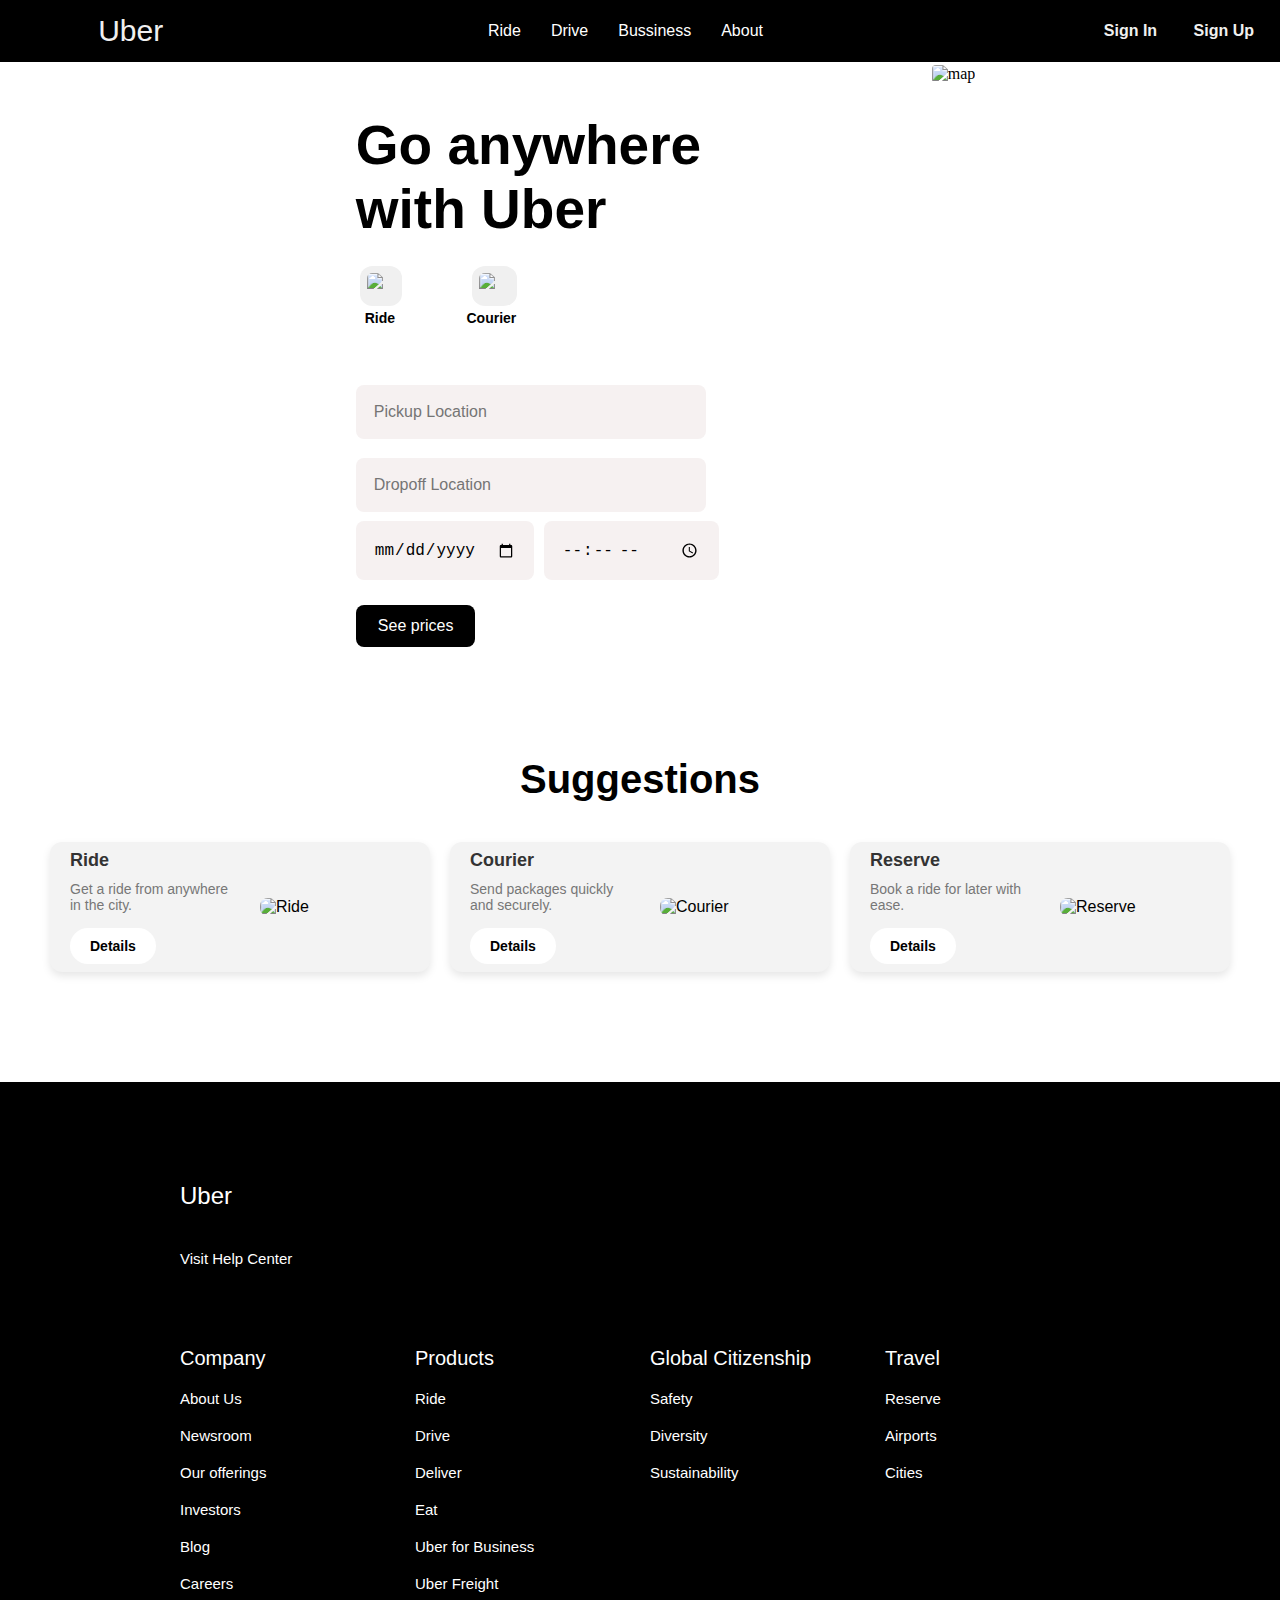
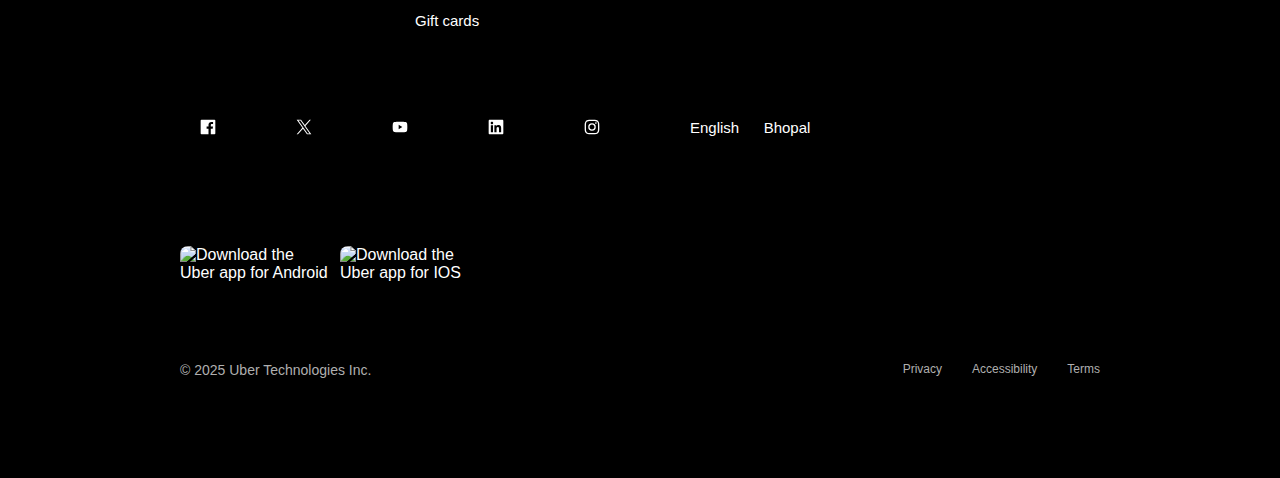
==== index.html @ 6fa84072 "add some remaining part of footer and make that responsive" ====
<!DOCTYPE html>
<html lang="en">
  <head>
    <meta charset="UTF-8" />
    <meta name="viewport" content="width=device-width, initial-scale=1.0" />
    <title>Keyur</title>
    <link rel="stylesheet" href="Home.css" />
  </head>

  <body>
    <!-- #navbar -->
    <nav class="nav-bar">
      <div class="logo">Uber</div>
      <ul class="nav">
        <li>Ride</li>
        <li>Drive</li>
        <li>Bussiness</li>
        <li>About</li>
      </ul>
      <div class="auth-links">
        <a href="#">Sign In</a>
        <a href="#">Sign Up</a>
      </div>
    </nav>
    <!-- #hero-section -->
    <div class="hero-section">
      <div class="hero-text">
        Go anywhere with Uber
        <div class="ride-image">
          <img width="42px" height="40px" src="./Assets/car.png" alt="car" />
          <img
            width="45px"
            height="40px"
            src="./Assets/couriear.png"
            alt="Courier"
          />
        </div>
        <div class="ride-text">
          <div class="ride-text">Ride</div>
          <div class="ride-text">Courier</div>
        </div>
        <div class="location-section">
          <input type="text" placeholder="Pickup Location" />
          <input type="text" placeholder="Dropoff Location" />
          <div id="dt">
            <input id="date" type="date" placeholder="Date" />
            <input id="time" type="time" placeholder="Time" />
          </div>
          <button id="searchbtn">See prices</button>
        </div>
      </div>
      <div>
        <img id="map" src="./Assets/map.png" alt="map" />
      </div>
    </div>
    <!-- #suggestions -->

    <p id="suggestionstext">Suggestions</p>
    <div class="card-container">
      <div class="card">
        <div class="card-content">
          <h3 class="card-title">Ride</h3>
          <p class="card-description">Get a ride from anywhere in the city.</p>
          <button class="card-btn">Details</button>
        </div>
        <img
          src="https://cn-geo1.uber.com/static/mobile-content/launch-experience/ride.png
          "
          alt="Ride"
          class="card-img"
        />
      </div>
      <div class="card">
        <div class="card-content">
          <h3 class="card-title">Courier</h3>
          <p class="card-description">Send packages quickly and securely.</p>
          <button class="card-btn">Details</button>
        </div>
        <img
          src="https://cn-geo1.uber.com/static/mobile-content/uber_reserve/reserve_clock.png"
          alt="Courier"
          class="card-img"
        />
      </div>
      <div class="card">
        <div class="card-content">
          <h3 class="card-title">Reserve</h3>
          <p class="card-description">Book a ride for later with ease.</p>
          <button class="card-btn">Details</button>
        </div>
        <img
          src="https://cn-geo1.uber.com/static/mobile-content/Courier.png
          "
          alt="Reserve"
          class="card-img"
        />
      </div>
    </div>
    <!-- #Footer -->
    <footer>
      <p class="footer-heading">Uber</p>
      <p class="footer-subheading">Visit Help Center</p>

      <div class="footer-grid">
        <div>
          <h3>Company</h3>
          <p>About Us</p>
          <p>Newsroom</p>
          <p>Our offerings</p>
          <p>Investors</p>
          <p>Blog</p>
          <p>Careers</p>
        </div>
        <div>
          <h3>Products</h3>
          <p>Ride</p>
          <p>Drive</p>
          <p>Deliver</p>
          <p>Eat</p>
          <p>Uber for Business</p>
          <p>Uber Freight</p>
          <p>Gift cards</p>
        </div>
        <div>
          <h3>Global Citizenship</h3>
          <p>Safety</p>
          <p>Diversity</p>
          <p>Sustainability</p>
        </div>
        <div>
          <h3>Travel</h3>
          <p>Reserve</p>
          <p>Airports</p>
          <p>Cities</p>
        </div>
      </div>

      <div class="footer-logos">
        <!-- SVG Icons -->
        <svg width="1em" height="1em" viewBox="0 0 24 24" fill="white">
          <title>facebook</title>
          <path
            d="M21.79 1H2.21C1.54 1 1 1.54 1 2.21v19.57c0 .68.54 1.22 1.21 1.22h10.54v-8.51H9.9v-3.33h2.86V8.71c0-2.84 1.74-4.39 4.27-4.39.85 0 1.71.04 2.56.13v2.97h-1.75c-1.38 0-1.65.65-1.65 1.62v2.12h3.3l-.43 3.33h-2.89V23h5.61c.67 0 1.21-.54 1.21-1.21V2.21C23 1.54 22.46 1 21.79 1Z"
            fill="white"
          ></path>
        </svg>

        <svg width="1em" height="1em" viewBox="0 0 24 24" fill="none">
          <title>twitter</title>
          <path
            d="M14.094 10.317 22.28 1H20.34l-7.11 8.088L7.557 1H1.01l8.583 12.231L1.01 23H2.95l7.503-8.543L16.446 23h6.546M3.649 2.432h2.978L20.34 21.639h-2.98"
            fill="white"
          ></path>
        </svg>

        <svg width="1em" height="1em" viewBox="0 0 24 24" fill="none">
          <title>youtube</title>
          <path
            d="M23 12s0-3.85-.46-5.58c-.25-.95-1-1.7-1.94-1.96C18.88 4 12 4 12 4s-6.88 0-8.6.46c-.95.25-1.69 1.01-1.94 1.96C1 8.15 1 12 1 12s.04 3.85.5 5.58c.25.95 1 1.7 1.95 1.96 1.71.46 8.59.46 8.59.46s6.88 0 8.6-.46c.95-.25 1.69-1.01 1.94-1.96.46-1.73.42-5.58.42-5.58Zm-13 3.27V8.73L15.5 12 10 15.27Z"
            fill="white"
          ></path>
        </svg>

        <svg width="1em" height="1em" viewBox="0 0 24 24" fill="none">
          <title>linkedin</title>
          <path
            d="M21.37 1H2.62C1.73 1 1 1.71 1 2.58v18.83c0 .88.73 1.59 1.62 1.59h18.75c.9 0 1.63-.71 1.63-1.59V2.58C23 1.71 22.27 1 21.37 1ZM7.53 19.75H4.26V9.25h3.27v10.5ZM5.89 7.81C4.85 7.81 4 6.96 4 5.92s.84-1.89 1.89-1.89c1.04 0 1.89.85 1.89 1.89.01 1.04-.84 1.89-1.89 1.89Zm13.86 11.94h-3.26v-5.1c0-1.22-.02-2.78-1.7-2.78-1.7 0-1.96 1.33-1.96 2.7v5.19H9.57V9.26h3.13v1.43h.04c.44-.83 1.5-1.7 3.09-1.7 3.3 0 3.91 2.17 3.91 5v5.76h.01Z"
            fill="white"
          ></path>
        </svg>

        <svg width="1em" height="1em" viewBox="0 0 24 24" fill="none">
          <title>instagram</title>
          <g fill="white">
            <path
              d="M21.15 2.85C19.05.74 16.23 1 12 1 8.04 1 5 .69 2.85 2.85.74 4.95 1 7.77 1 12c0 3.95-.31 7 1.85 9.15C4.95 23.26 7.77 23 12 23c3.96 0 7 .31 9.15-1.85C23.25 19.05 23 16.23 23 12c0-4.31.24-7.07-1.85-9.15Zm-1.4 16.9c-1.37 1.37-3.18 1.27-7.75 1.27-4.29 0-6.34.15-7.75-1.27-1.44-1.44-1.27-3.51-1.27-7.75 0-4.23-.15-6.33 1.27-7.75C5.66 2.84 7.6 2.98 12 2.98c4.23 0 6.33-.15 7.75 1.27 1.38 1.38 1.27 3.22 1.27 7.75 0 4.24.15 6.34-1.27 7.75Z"
            ></path>
            <path
              d="M12 6.35a5.65 5.65 0 1 0 .001 11.301A5.65 5.65 0 0 0 12 6.35Zm0 9.32c-2.02 0-3.67-1.64-3.67-3.67 0-2.03 1.64-3.67 3.67-3.67 2.03 0 3.67 1.64 3.67 3.67 0 2.02-1.65 3.67-3.67 3.67ZM17.87 4.81c-.73 0-1.32.59-1.32 1.32 0 .73.59 1.32 1.32 1.32.73 0 1.32-.59 1.32-1.32 0-.73-.59-1.32-1.32-1.32Z"
            ></path>
          </g>
        </svg>
        <div class="lang-location">
          <button>English</button>
          <button>Bhopal</button>
        </div>
      </div>
      <div class="app-stores">
        <img
          alt="Download the Uber app for Android"
          src="https://d1a3f4spazzrp4.cloudfront.net/uber-com/1.3.8/d1a3f4spazzrp4.cloudfront.net/illustrations/app-store-google-4d63c31a3e.svg"
        />

        <img
          style="width: 135px"
          alt="Download the Uber app for IOS"
          src="https://d1a3f4spazzrp4.cloudfront.net/uber-com/1.3.8/d1a3f4spazzrp4.cloudfront.net/illustrations/app-store-apple-f1f919205b.svg"
        />
      </div>
      <div class="footer-lastline">


        <div>
          <p class="copyright">© 2025 Uber Technologies Inc.</p>
        </div>
        <div class="privacy">
          <p>Privacy</p>
          <p>Accessibility</p>
          <p>Terms</p>
        </div>
      </div>
    </footer>
  </body>
</html>
---- Home.css ----
/* Global Styles */
* {
    margin: 0;
    padding: 0;
    box-sizing: border-box;
}

body {
    font-family: 'Roboto', sans-serif;
}

/* Navbar Styles */
.nav-bar {
    display: flex;
    align-items: center;
    background-color: #000000;
    color: white;
    padding: 12px 10px;
}

.nav {
    display: flex;
    float: left;
    font-size: 16px;
    margin-left: auto;
    margin-right: auto;
    list-style: none;
}

.nav li {
    padding: 10px 15px;
}

.nav li:hover {
    background-color: #ffffff;
    color: #000000;
    border-radius: 20px;
}

.logo {
    font-size: 30px;
    color: #f0f0f0;
    font-family: 'Trebuchet MS', 'Lucida Sans Unicode', 'Lucida Grande', 'Lucida Sans', Arial, sans-serif;
    text-decoration: none;
    margin-left: 7%;
}

.auth-links a {
    text-decoration: none;
    color: #f0f0f0;
    font-size: 16px;
    font-weight: bold;
    padding: 8px 16px;
}

.auth-links a:hover {
    background-color: #ffffff;
    color: #000000;
    border-radius: 20px;
}

/* Hero Section */
.hero-section {
    display: flex;
    width: 100%;
    gap: 10%;
    font-family: roboto;
    justify-content: center;
    align-items: flex-start;
    grid-template-areas: "hero-text hero-image";
    padding-bottom: 70px;
}

.hero-text {
    margin-top: 4%;
    margin-left: 4%;
    font-size: 55px;
    text-wrap: wrap;
    grid-area: hero-text;
    font-family: 'Trebuchet MS', 'Lucida Sans Unicode', 'Lucida Grande', 'Lucida Sans', Arial, sans-serif;
    max-width: 35%;
    font-weight: bold;
    color: #000000;
}

#map {
    width: 560px;
    margin-top: 30px;
    border-radius: 4px;
    grid-area: hero-image;
    margin-top: 8%;
}

.ride-image {
    display: flex;
    margin-top: 25px;
    gap: 70px;
    margin-left: 1%;
}

.ride-text {
    margin-top: 2px;
    display: flex;
    gap: 67px;
    margin-left: 1%;
    font-size: 14px;
}

.ride-image img {
    padding: 7px;
    border: 0px solid black;
    border-radius: 30%;
    background-color: #f0f0f0;
}

.ride-image img:hover {
    background-color: #dadada;
}

.location-section {
    margin-top: 40px;
}

.location-section input {
    font-size: 16px;
    /* display: block; */
    width: 350px;
    padding: 18px;
    border-radius: 8px;
    background-color: #f6f1f1;
    border-width: 0px;
    margin-top: 2%;
}

#dt {
    display: flex;
    gap: 10px;
}

#dt input {
    width: auto;
}

#time {
    width: 175px !important;
}

#searchbtn {
    background-color: #000000;
    color: #ffffff;
    border-radius: 8px;
    font-size: 16px;
    padding: 12px 22px;
    margin-top: 2%;
    border-width: 0px;
}

/* Suggestions Section */
#suggestionstext {
    font-size: 40px;
    font-weight: bold;
    font-family: 'Trebuchet MS', 'Lucida Sans Unicode', 'Lucida Grande', 'Lucida Sans', Arial, sans-serif;
    margin-bottom: 30px;
    margin-top: 40px;
    text-align: center !important;

}


.card-container {
    display: grid;
    grid-template-columns: repeat(auto-fill, minmax(300px, 1fr));
    gap: 20px;
    padding: 10px;
    max-width: 1200px;
    margin: auto;
    margin-bottom: 100px;
}

.card {
    display: flex;
    align-items: center;
    background-color: #f3f3f3;
    border-radius: 12px;
    box-shadow: 0 4px 8px rgba(0, 0, 0, 0.1);
    width: 100%;
    padding: 8px 20px;
    transition: transform 0.3s ease;
}


.card:hover {
    transform: scale(1.05);
}

.card-content {
    flex: 1;
    padding-right: 20px;
}

.card-title {
    font-size: 18px;
    color: #333;
    margin-bottom: 10px;
}

.card-description {
    font-size: 14px;
    color: #777;
    margin-bottom: 15px;
}

.card-btn {
    padding: 10px 20px;
    font-size: 14px;
    background-color: #ffffff;
    color: rgb(0, 0, 0);
    border: none;
    border-radius: 25px;
    cursor: pointer;
    font-weight: bold;
    transition: background-color 0.3s ease;
}

.card-btn:hover {
    background-color: #d5d2d2;
}

.card-img {
    width: 150px;
    height: 150;
    object-fit: cover;
    border-radius: 8px;
}



footer {
    background-color: #000;
    color: #fff;
    padding: 180px;
    padding-top: 100px;
    padding-bottom: 100px;
    font-family: 'Lucida Sans', 'Lucida Sans Regular', 'Lucida Grande', 'Lucida Sans Unicode', Verdana, sans-serif;
}

.footer-heading{
    text-align: left;
    font-size: 24px;
    margin-bottom: 10px;
}

.footer-subheading {
    text-align: left;
    margin-top: 40px;
    font-size: 15px;
    margin-bottom: 80px;

}

.footer-grid {
    display: grid;
    grid-template-columns: repeat(auto-fit, minmax(150px, 1fr));
    gap: 20px;
    text-align: left;
}

.footer-grid h3 {
    margin-bottom: 20px;
    font-size: 20px;
    font-family: 'Franklin Gothic Medium', 'Arial Narrow', Arial, sans-serif;
}
.footer-grid div p{
    margin-bottom:20px;
}

.footer-grid div{
    font-size: 15px;

}
.footer-grid div h3{
    font-weight: lighter;
}

.footer-logos {
    display: flex;
    justify-content: left;
    gap: 80px;
    margin-top: 40px;
    padding: 20px;
    align-items: center;
    

}
.lang-location button{
    background-color: black;
    color: white;
    padding: 10px;
    border-width: 0px;
    border-radius: 40px;
    font-weight:500;
    font-size: 15px;    

}
.lang-location button:hover{
     background-color: #fff;
     color: black;
}
.app-stores {
    margin-top: 80px ;
    display: flex;
    gap: 10px; 
    margin-bottom: 80px;
}
.app-stores img{
    width: 150px;
    border-radius: 8px;
}
.copyright{
    color: #afafaf;
    font-size: 14px;
}
.privacy{
    color: #afafaf;
    display: flex;
    gap: 30px;
    font-size: 12px;
}
.footer-lastline{
    display: flex;
    justify-content: space-between
}
    




@media (max-width: 1024px) {

    .nav-bar {
        width: auto;

    }

    .auth-links {
        display: flex;
        width: 300px;
        margin-left: 100px;
    }

    .hero-section {
        flex-direction: column;
        align-items: center;
        gap: 40px;
    }

    .hero-text {
        font-size: 45px;
        max-width: 100%;
        text-align: center;
        margin: 0%;
        margin-top: 8%;
    }

    #map {
        width: 500px;
        margin-top: 30px;
        border-radius: 4px;
    }

    .ride-image {
        gap: 20px;
        justify-content: center;
    }

    .ride-text {
        gap: 30px;
        justify-content: center;
    }

    .location-section input {
        width: 100%;
    }

    #date {
        height: auto;
        width: 550px !important;

    }

    #suggestionstext {

        margin-bottom: 5% !important;
        text-decoration: underline;
        align-self: center;
    }

    .card-container {
        align-items: center;
    }

    #dt {
        width: 600px;
    }

    #time {

        width: 500px !important;
        margin-right: 0%;
    }
    .footer-logos{
        gap: 40px;
    }
    
}

/* Mobile (Screens 480px and up) */
@media (max-width: 768px) {
    .nav-bar {
        flex-direction: column;
        align-items: center;
    }

    .nav {
        flex-direction: column;
        margin-left: 0;
        margin-right: 0;
        width: 100%;
        text-align: left;
    }

    .nav li {
        padding: 10px;
        width: 100%;
        text-align: center;
    }

    .logo {
        margin-left: 0%;
        font-size: 35px;
        margin-bottom: 3%;
    }

    .auth-links {
        align-items: center;
        flex-direction: column;
        margin: 0%;
    }

    .auth-links a {
        margin: 10px 0;
    }

    .hero-section {
        flex-direction: column;
        gap: 20px;
        padding: 20px;
        text-align: center;
    }

    .hero-text {
        font-size: 40px;
        max-width: 100%;
    }

    .hero-image {
        width: 100%;
        height: auto;
    }

    .location-section input {
        width: 90%;
    }

    .card-container {
        flex-direction: column;
        align-items: center;
    }

    .card {
        flex-direction: column;
        text-align: center;
    }

    .card-content {
        padding-right: 0;
    }

    .card-img {
        margin-top: 15px;
    }

    #suggestionstext {
        align-self: center !important;
    }

    #dt {
        display: none;
    }

    #searchbtn {
        margin-top: 40px;
    }
    .footer-grid {
        grid-template-columns: 1fr; 
        text-align: left; 
    }

    .footer-logos {
        flex-wrap: wrap;
        gap: 50px;
    }
    footer{
        padding: 100px;
    }
    
}

/* Small Mobile (Screens 480px and below) */
@media (max-width: 480px) {
    .nav-bar {
        padding: 10px;
    }

    .nav {
        display: none;
    }

    .logo {
        font-size: 30px;
        /* margin-left: 5%; */
    }

    .auth-links {
        display: flex;
        flex-direction: column;
    }

    .auth-links a {
        margin: 10px 0;
    }

    .hero-text {
        font-size: 32px;
        margin-top: 10px;
    }
    #map {
        width: 310px;
        height: auto;
        margin-top: 20px;
    }

    .ride-image {
        justify-content: center;
        gap: 10px;
    }

    .location-section input {
        width: 90%;
    }

    #suggestionstext {
        align-items: center !important;
    }
    .footer-logos{
        gap: 15px;
        
    }
    footer{
        padding-left: 40px;
        padding-right: 40px;
    }
    .app-stores{
        max-width: 120px;
    }
    .footer-lastline{
        max-width: 30px;
        gap: 60px;
    }
    .privacy{
        display: block;
    }

}
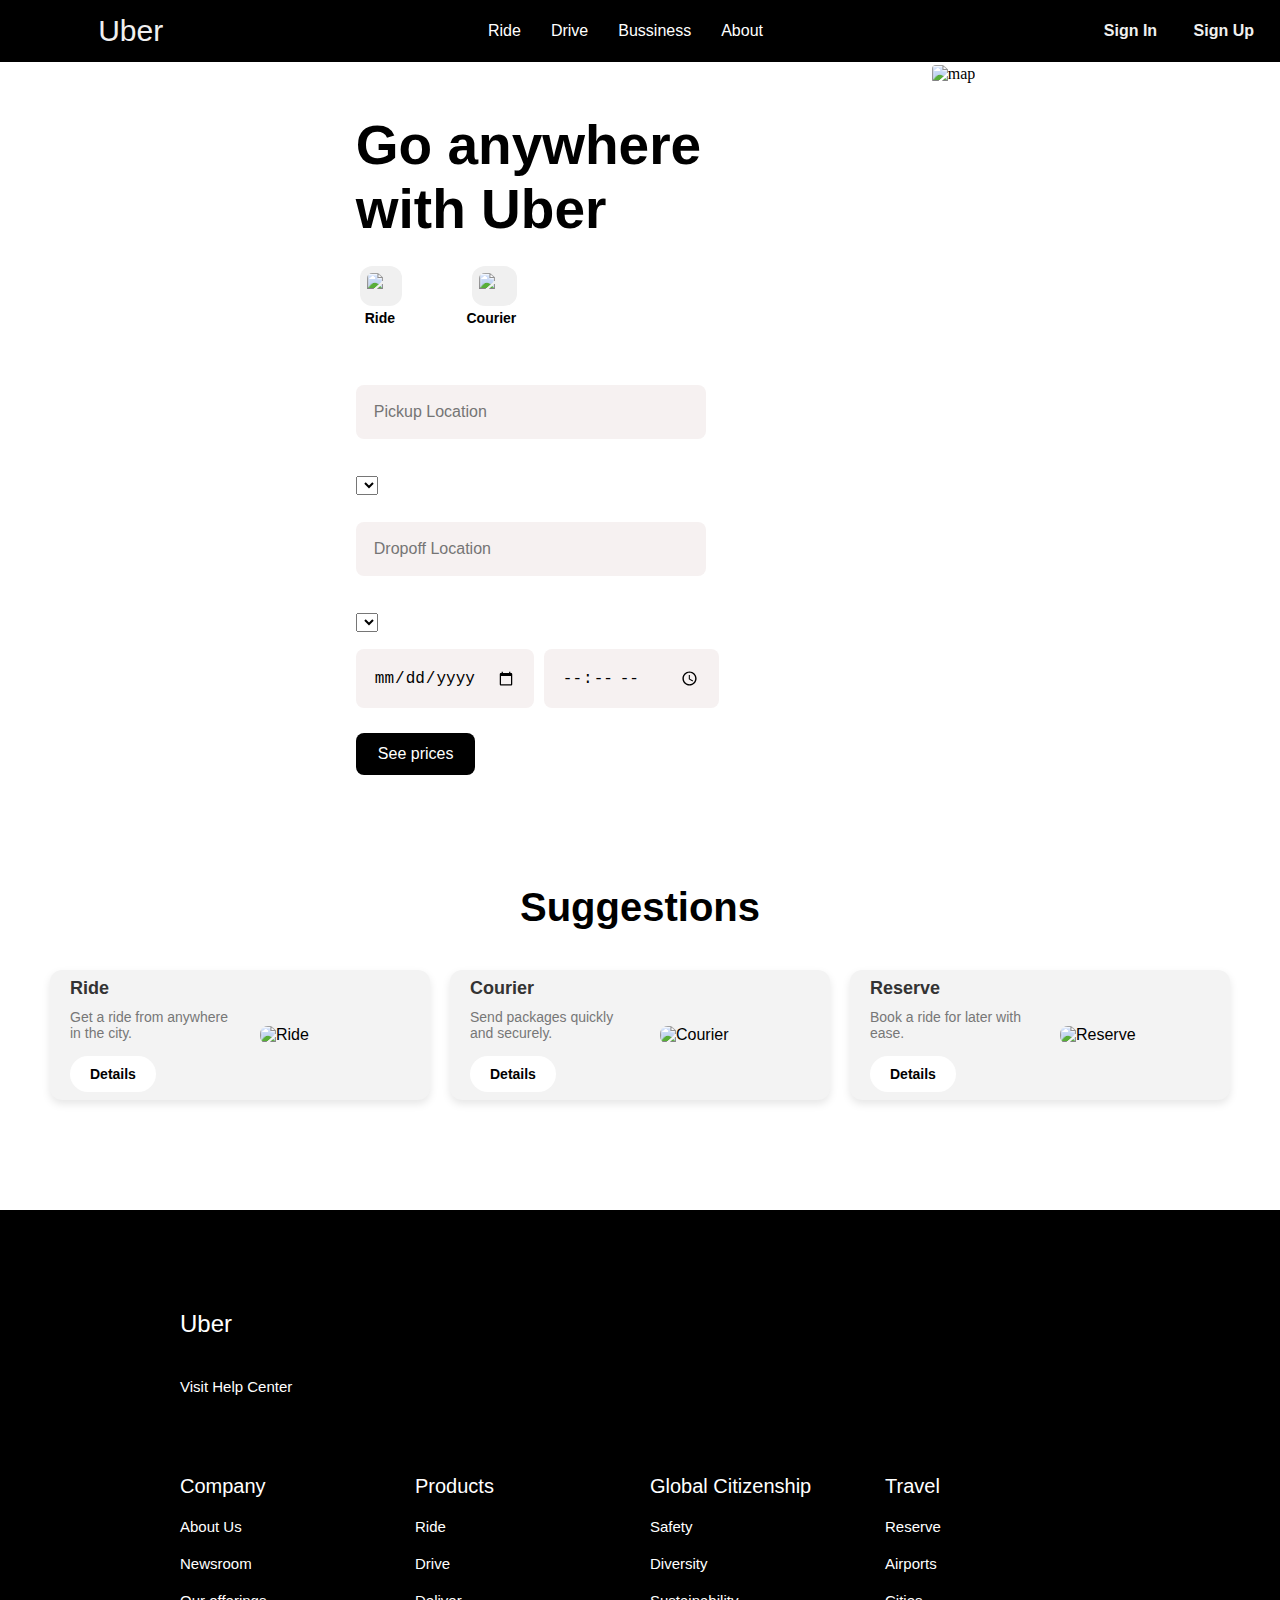
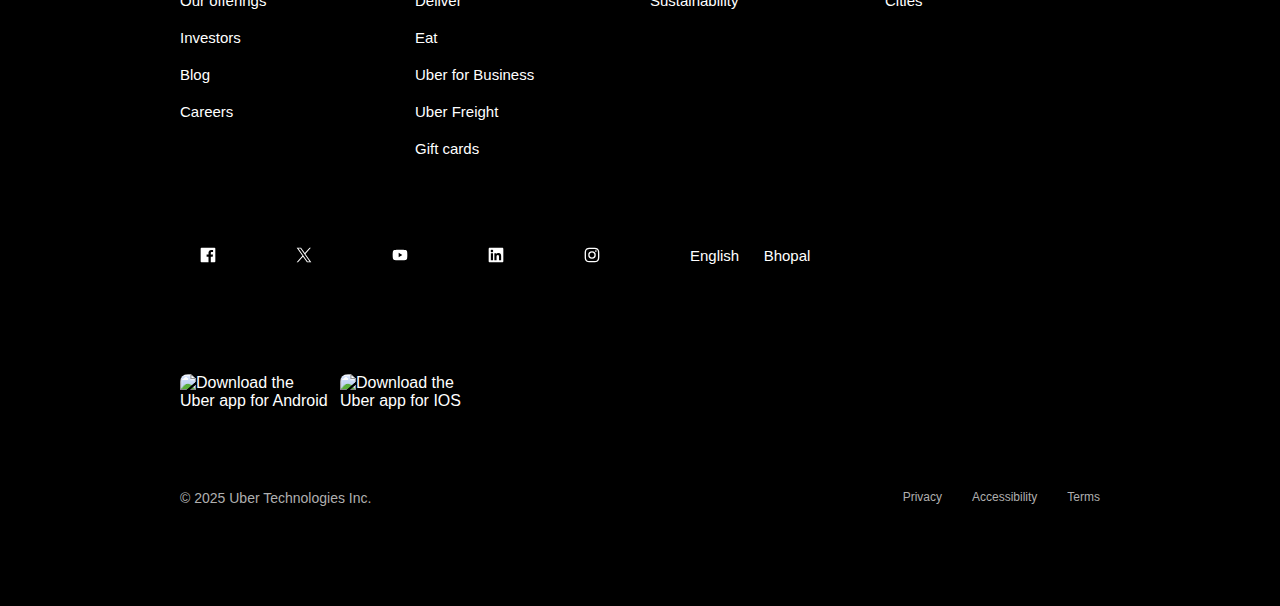
==== commit dc0b8201: "login,register page & admin panal added" ====
--- a/index.html
+++ b/index.html
@@ -5,6 +5,7 @@
     <meta name="viewport" content="width=device-width, initial-scale=1.0" />
     <title>Keyur</title>
     <link rel="stylesheet" href="Home.css" />
+    <script src="script.js"></script>
   </head>
 
   <body>
@@ -18,8 +19,8 @@
         <li>About</li>
       </ul>
       <div class="auth-links">
-        <a href="#">Sign In</a>
-        <a href="#">Sign Up</a>
+        <a href="/HTML&CSS/login/index.html">Sign In</a>
+        <a href="/HTML&CSS/login/index.html">Sign Up</a>
       </div>
     </nav>
     <!-- #hero-section -->
@@ -40,8 +41,32 @@
           <div class="ride-text">Courier</div>
         </div>
         <div class="location-section">
-          <input type="text" placeholder="Pickup Location" />
-          <input type="text" placeholder="Dropoff Location" />
+          <input
+            id="pickupLocation"
+            type="text"
+            placeholder="Pickup Location"
+            oninput='getSuggestion("pickupLocation", "pickupsuggestion")'
+          />
+          <div id="pickupsuggestion" class="suggestions-container">
+            <select
+              id="pickup-suggestions-select"
+              onchange="selectSuggestion('pickupLocation', 'pickupsuggestion')"
+            ></select>
+          </div>
+
+          <input
+            id="dropLocation"
+            type="text"
+            placeholder="Dropoff Location"
+            oninput='getSuggestion("dropLocation", "dropsuggestion")'
+          />
+          <div id="dropsuggestion" class="suggestions-container">
+            <select
+              id="drop-suggestions-select"
+              onchange="selectSuggestion('dropLocation', 'dropsuggestion')"
+            ></select>
+          </div>
+
           <div id="dt">
             <input id="date" type="date" placeholder="Date" />
             <input id="time" type="time" placeholder="Time" />
@@ -198,8 +223,6 @@
         />
       </div>
       <div class="footer-lastline">
-
-
         <div>
           <p class="copyright">© 2025 Uber Technologies Inc.</p>
         </div>
